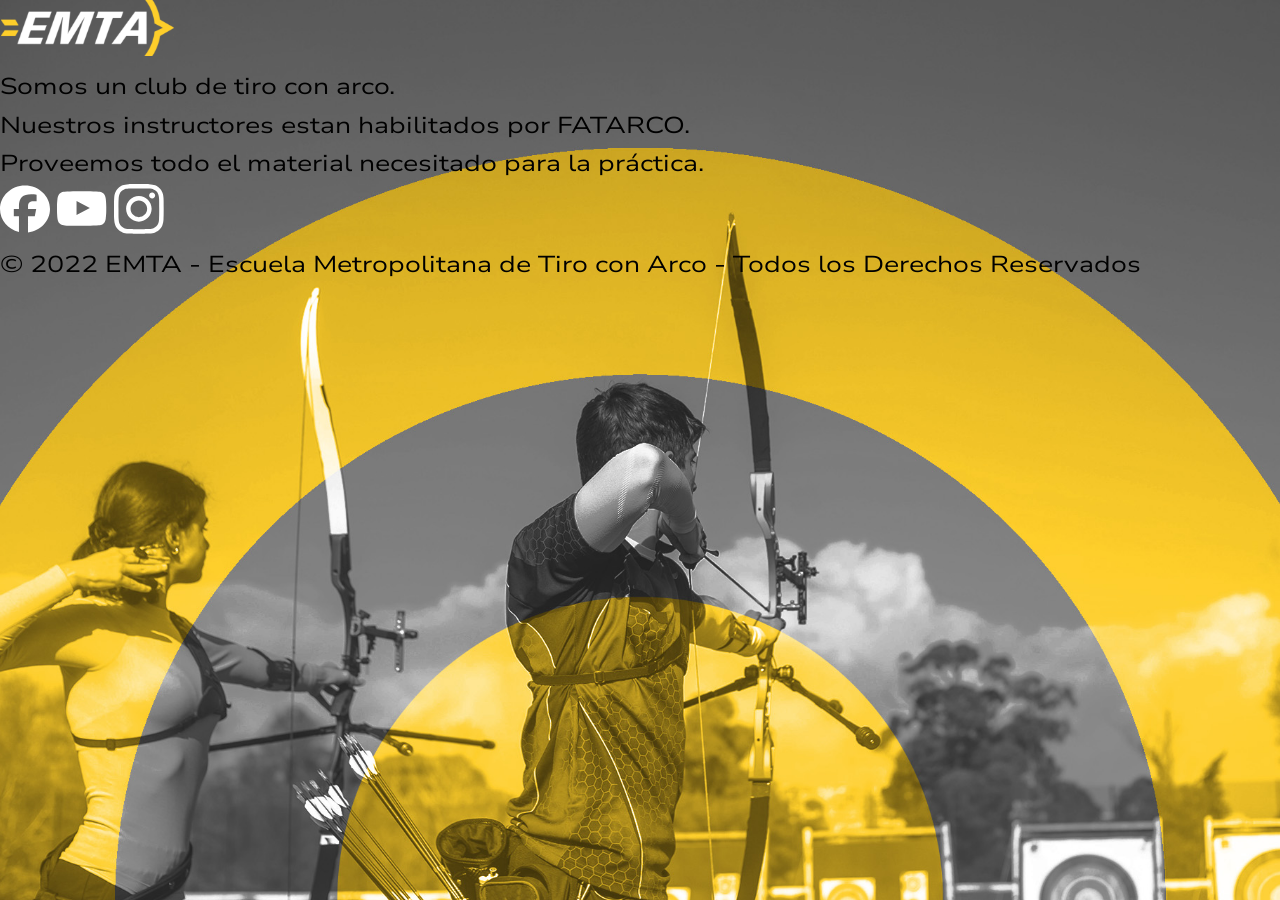
==== app.html @ 2d930cd5 "agrego footer" ====
<!DOCTYPE html>
<html lang="en">
<head>
    <meta charset="UTF-8">
    <meta name="viewport" content="width=device-width, initial-scale=1.0">
    <title>Escuela Metropolitana de Tiro con Arco</title>
    <link href="estilos.css" rel="stylesheet" type="text/css">
    <link rel="icon" href="" type="">
    <style>
        @import url('https://fonts.googleapis.com/css2?family=Nunito+Sans:ital,opsz,wght@0,6..12,200..1000;1,6..12,200..1000&display=swap');
    </style>
</head>

<body class="appemta">
    
    
</body>

<footer>
    <div class="bloque">
        <div class="info-footer">
            <img src="img EMTA/logotipo_footer.svg" alt="logotipo de la escuela" width="175" height="56">
            <div>
                <p>Somos un club de tiro con arco.</p>
                <p>Nuestros instructores estan habilitados por FATARCO.</p>
                <p>Proveemos todo el material necesitado para la práctica.</p>
            </div>
        </div>
        <div class="redes">
            <a href="" target="_blank">
                <img src="img EMTA/fb.svg" alt="link al facebook de EMTA" width="50" height="50"></a>
            <a href="" target="_blank">
                <img src="img EMTA/yt.svg" alt="link al youtube de EMTA" width="50" height="50"></a>
            <a href="" target="_blank">
                <img src="img EMTA/ig.svg" alt="link al instagram de EMTA" width="50" height="50"></a>
        </div>
    </div>
    <p>© 2022 EMTA - Escuela Metropolitana de Tiro con Arco - Todos los Derechos Reservados</p>
</footer>

</html>
---- estilos.css ----
@charset "utf-8";

@font-face {
    font-family: "Haettenschweiler Regular";
    src: url(fuentes/HATTEN.TTF) format(truetype);
    font-weight: normal;
    font-style: normal;
}

* {
    font-family: 'Nunito Sans', sans-serif;
    font-style: normal;
    font-variation-settings: "wdth" 400;
    font-size: 1.2rem;
    line-height: 2rem;
    color: black;
    text-decoration: none;
    padding: 0;
    margin: 0;
    box-sizing: border-box;
}

/* app emta*/ 
.appemta{
    background-image: url("imgemta/arqueros_fondo.jpg");
    background-size: cover;
    background-position: center;
    background-repeat: no-repeat;
    min-height: 100vh;
}

/*contacto*/
#bodycontacto{
    background-image: url("imgemta/arqueros_fondo.jpg");
    background-size: cover;
    background-position: center;
    background-repeat: no-repeat;
    min-height: 100vh;
}

.datos h1{
    font-family: 'Nunito Sans', sans-serif;
    font-weight: 700;
    font-style: italic;
    
}
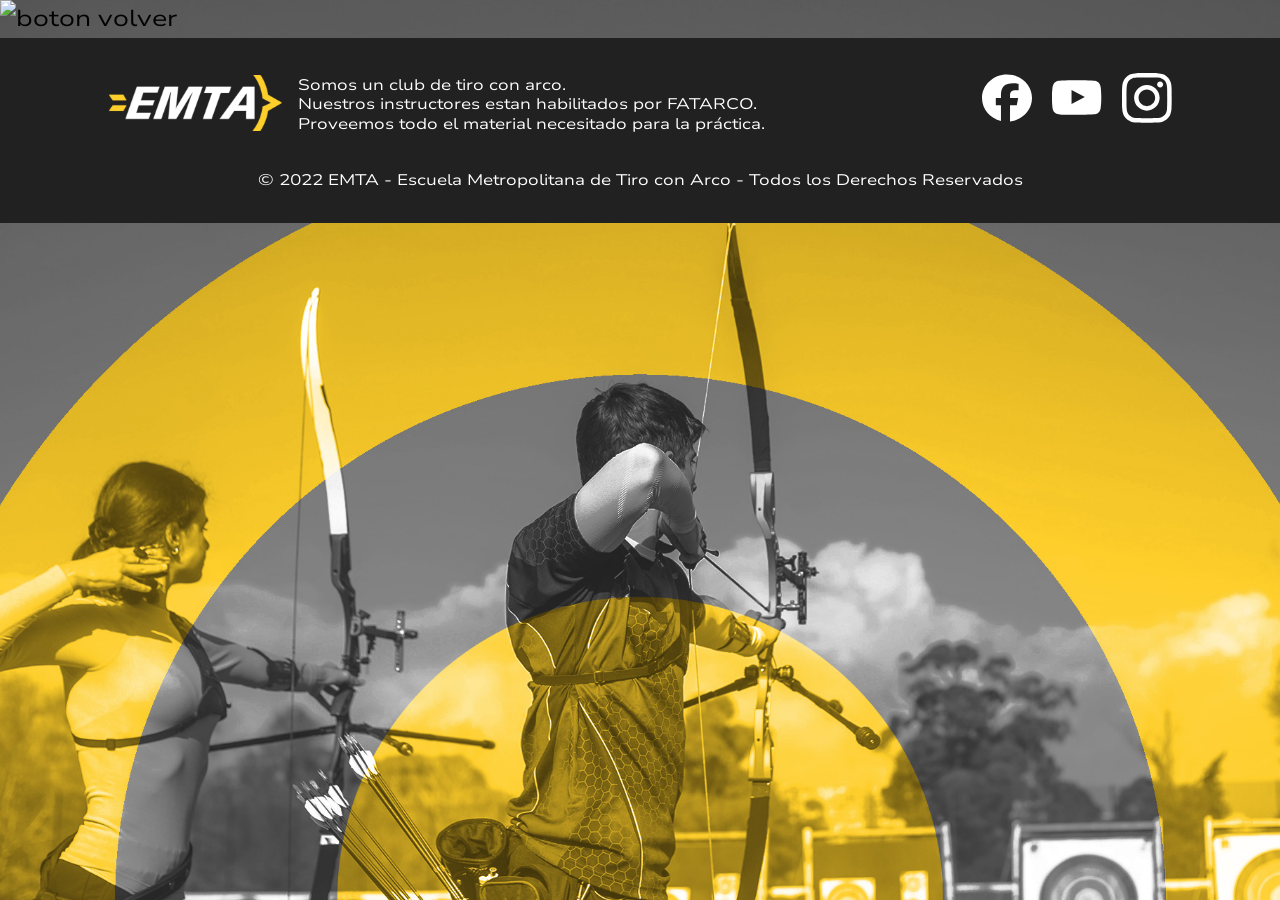
==== commit 48b6a783: "prueba pull" ====
--- a/app.html
+++ b/app.html
@@ -12,14 +12,21 @@
 </head>
 
 <body class="appemta">
-    
-    
+    <header>
+        <nav>
+            <a href="index.html">
+                <img src="imgemta/" alt="boton volver" width="" height="">
+            </a>
+        </nav>
+    </header>
+
+
+    </main>
 </body>
-
 <footer>
     <div class="bloque">
         <div class="info-footer">
-            <img src="img EMTA/logotipo_footer.svg" alt="logotipo de la escuela" width="175" height="56">
+            <img src="imgemta/logotipo_footer.svg" alt="logotipo de la escuela" width="175" height="56">
             <div>
                 <p>Somos un club de tiro con arco.</p>
                 <p>Nuestros instructores estan habilitados por FATARCO.</p>
@@ -28,11 +35,11 @@
         </div>
         <div class="redes">
             <a href="" target="_blank">
-                <img src="img EMTA/fb.svg" alt="link al facebook de EMTA" width="50" height="50"></a>
+                <img src="imgemta/fb.svg" alt="link al facebook de EMTA" width="50" height="50"></a>
             <a href="" target="_blank">
-                <img src="img EMTA/yt.svg" alt="link al youtube de EMTA" width="50" height="50"></a>
+                <img src="imgemta/yt.svg" alt="link al youtube de EMTA" width="50" height="50"></a>
             <a href="" target="_blank">
-                <img src="img EMTA/ig.svg" alt="link al instagram de EMTA" width="50" height="50"></a>
+                <img src="imgemta/ig.svg" alt="link al instagram de EMTA" width="50" height="50"></a>
         </div>
     </div>
     <p>© 2022 EMTA - Escuela Metropolitana de Tiro con Arco - Todos los Derechos Reservados</p>
--- a/estilos.css
+++ b/estilos.css
@@ -43,4 +43,36 @@
     font-weight: 700;
     font-style: italic;
     
+}
+
+footer {
+    background-color: #212121;
+    height: 185px;
+    display: flex;
+    flex-direction: column;
+    justify-content: space-evenly;
+    p{
+        font-size: 0.8rem;
+        color: white;
+        line-height: 1rem;
+        text-align: center;
+    }
+
+    .bloque {
+        display: flex;
+        flex-direction: row;
+        justify-content: space-between;
+        align-items: center;
+        padding: 0vh 12vh;
+        p {text-align: left;}
+    }
+    .info-footer {
+        display: flex;
+        flex-direction: row;
+        gap: 15px;
+    }
+    .redes {
+        display: flex;
+        gap: 20px;
+    }
 }
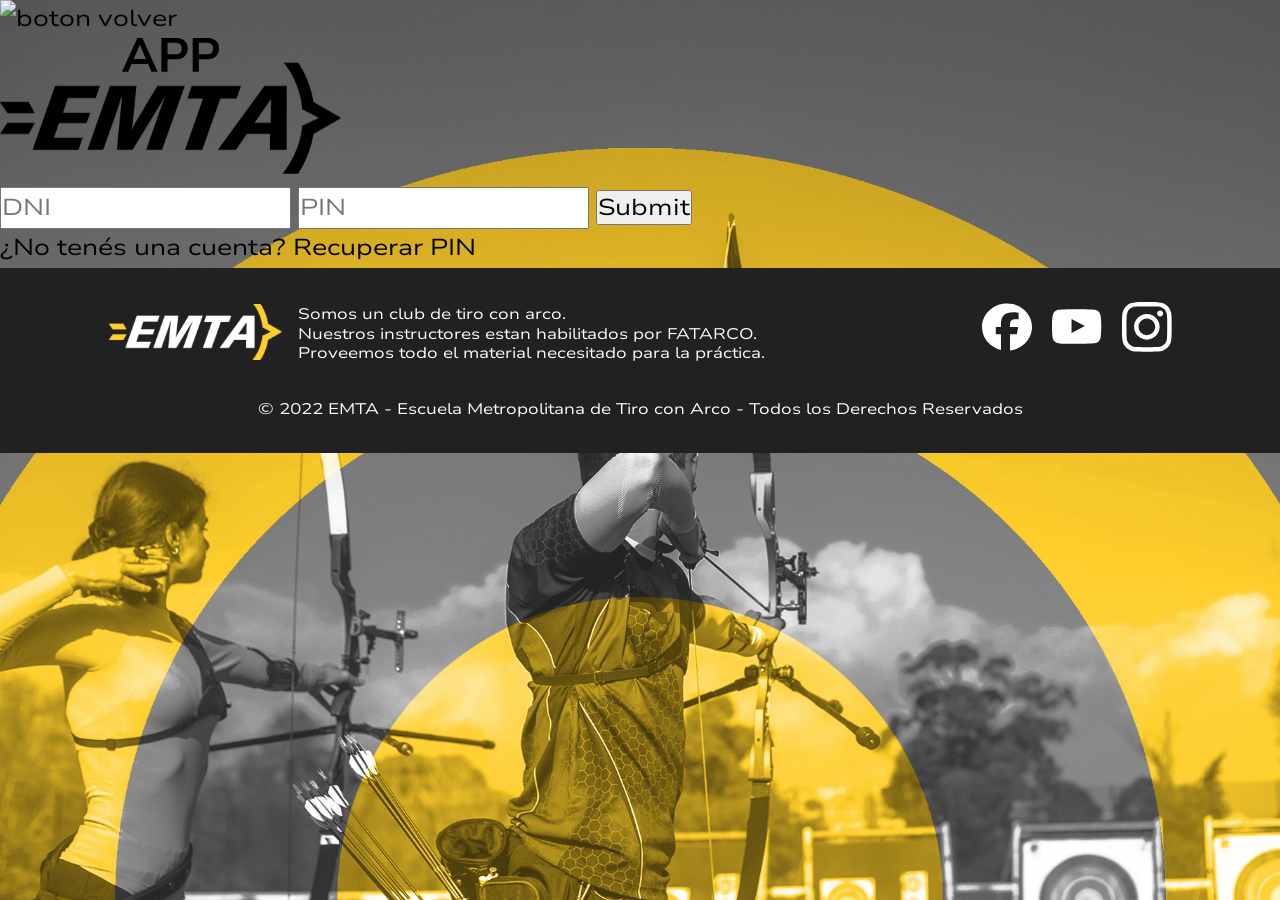
==== commit 9a736d79: "app sin css" ====
--- a/app.html
+++ b/app.html
@@ -20,7 +20,17 @@
         </nav>
     </header>
 
-
+    <main>
+        <section>
+            <img src="imgemta/logo-app.svg" alt="logo de la app EMTA" width="" height="">
+            <form method="post" action="" target="_blank" enctype="multipart/form-data">
+                <input type="text" name="dni" id="dni" placeholder="DNI" required>
+                <input type="password" name="pin" id="pin" placeholder="PIN" minlength="8" required>
+                <input type="submit">
+            </form>
+            <a>¿No tenés una cuenta?</a>
+            <a>Recuperar PIN</a>
+        </section>
     </main>
 </body>
 <footer>
--- a/estilos.css
+++ b/estilos.css
@@ -45,6 +45,7 @@
     
 }
 
+
 footer {
     background-color: #212121;
     height: 185px;
@@ -75,4 +76,51 @@
         display: flex;
         gap: 20px;
     }
-}+}
+
+/*porqué elegirnos*/
+
+h2 {
+color: #181717;
+font-family: 'Haettenschweiler Regular', sans-serif;
+font-size: 6rem;
+font-style: normal;
+font-weight: 400;
+line-height: 5.5rem;
+}
+
+.linea-porque-emta{
+    display: block;
+    border: none;
+    border-left: 1px solid #5f5f5f;
+    width: 0;
+    height: 320px;
+    margin: 0 40px;
+    align-self: center;
+}
+
+.items-porque-emta {
+    list-style-type: none;
+    padding-left: 0;
+    margin-top: 2rem;
+}
+
+.items-porque-emta li {
+    font-size: 0.8rem;
+}
+
+#porque-emta {
+    display: flex;
+    flex-direction: row;
+    align-items: center;
+    justify-content: center; 
+    min-height: 100vh;
+    padding: 4rem 2rem;
+    max-width: 1200px;
+    margin: 0 auto;
+}
+
+figure img{
+    min-height: 100vh;
+}
+
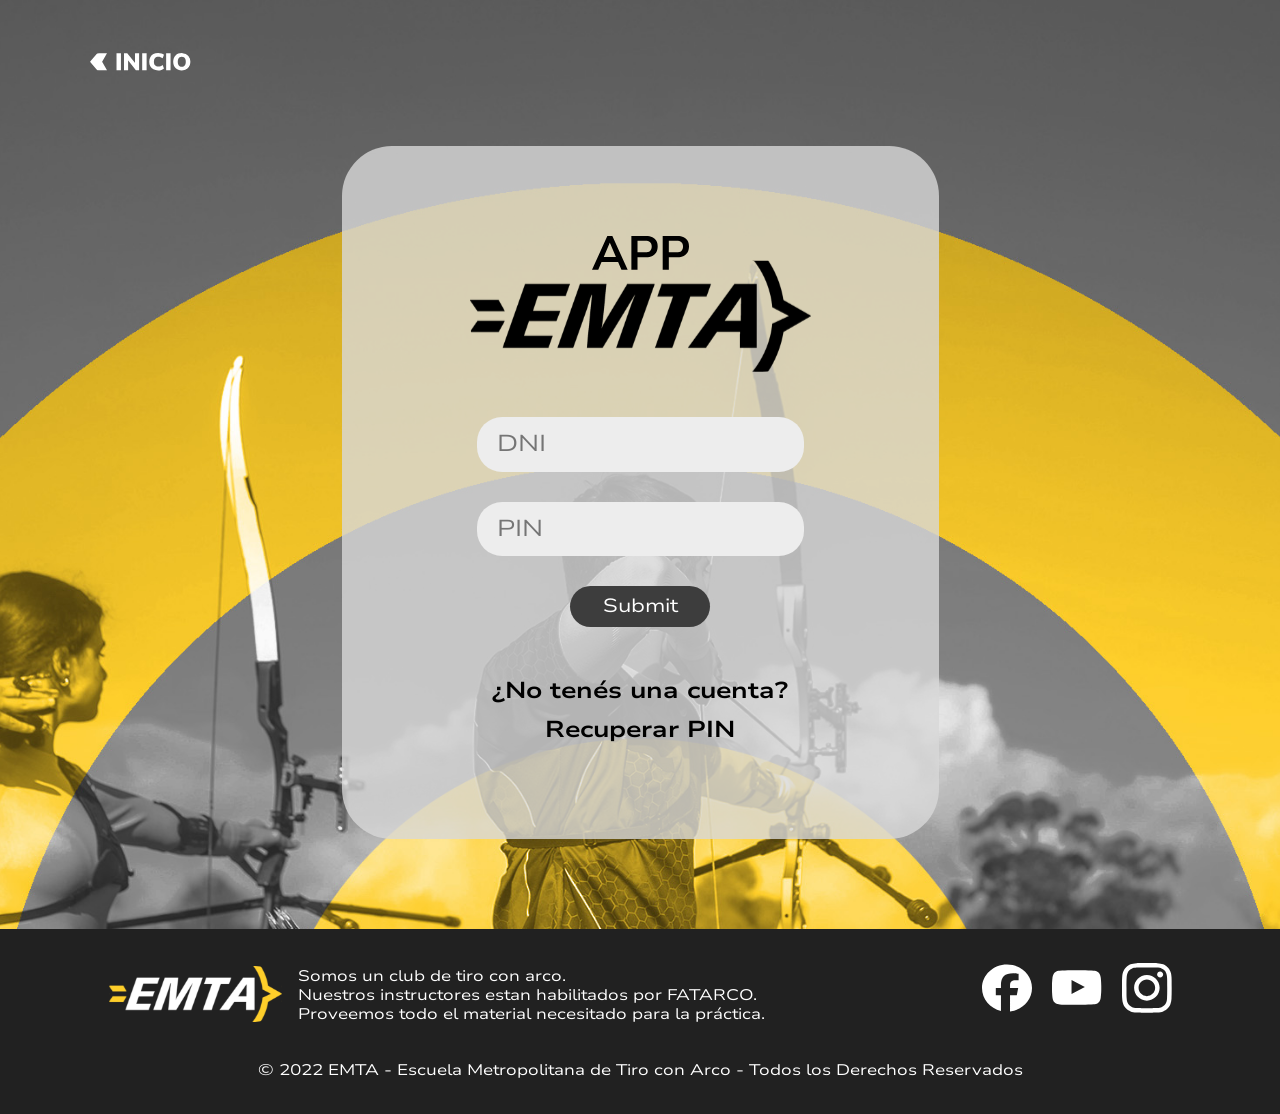
==== commit d9f42229: "arregle el css de "contacto" y la "app"" ====
--- a/app.html
+++ b/app.html
@@ -11,28 +11,29 @@
     </style>
 </head>
 
-<body class="appemta">
+<body id="bodyfondo">
     <header>
         <nav>
             <a href="index.html">
-                <img src="imgemta/" alt="boton volver" width="" height="">
+                <img src="imgemta/botones/boton-inicio.svg" alt="boton para volver al inicio" width="" height="">
             </a>
         </nav>
     </header>
 
-    <main>
-        <section>
+    <main id="mainapp">
+        <section id="ingreso-app">
             <img src="imgemta/logo-app.svg" alt="logo de la app EMTA" width="" height="">
             <form method="post" action="" target="_blank" enctype="multipart/form-data">
                 <input type="text" name="dni" id="dni" placeholder="DNI" required>
                 <input type="password" name="pin" id="pin" placeholder="PIN" minlength="8" required>
-                <input type="submit">
+                <input type="submit" name="enviar" id="enviar" formenctype="multipart/form-data">
             </form>
-            <a>¿No tenés una cuenta?</a>
-            <a>Recuperar PIN</a>
+            <a href="#" target="_blank">¿No tenés una cuenta?</a>
+            <a href="#" target="_blank">Recuperar PIN</a>
         </section>
     </main>
 </body>
+
 <footer>
     <div class="bloque">
         <div class="info-footer">
@@ -45,11 +46,11 @@
         </div>
         <div class="redes">
             <a href="" target="_blank">
-                <img src="imgemta/fb.svg" alt="link al facebook de EMTA" width="50" height="50"></a>
+                <img src="imgemta/redes/fb.svg" alt="link al facebook de EMTA" width="50" height="50"></a>
             <a href="" target="_blank">
-                <img src="imgemta/yt.svg" alt="link al youtube de EMTA" width="50" height="50"></a>
+                <img src="imgemta/redes/yt.svg" alt="link al youtube de EMTA" width="50" height="50"></a>
             <a href="" target="_blank">
-                <img src="imgemta/ig.svg" alt="link al instagram de EMTA" width="50" height="50"></a>
+                <img src="imgemta/redes/ig.svg" alt="link al instagram de EMTA" width="50" height="50"></a>
         </div>
     </div>
     <p>© 2022 EMTA - Escuela Metropolitana de Tiro con Arco - Todos los Derechos Reservados</p>
--- a/estilos.css
+++ b/estilos.css
@@ -20,76 +20,162 @@
     box-sizing: border-box;
 }
 
-/* app emta*/ 
-.appemta{
+h3 {
+    font-family: 'Nunito Sans', sans-serif;
+    font-variation-settings: "wdth" 700;
+    font-style: italic;
+}
+
+footer {
+    background-color: #212121;
+    height: 185px;
+    display: flex;
+    flex-direction: column;
+    justify-content: space-evenly;
+
+    p {
+        font-size: 0.8rem;
+        color: white;
+        line-height: 1rem;
+        text-align: center;
+    }
+
+    .bloque {
+        display: flex;
+        flex-direction: row;
+        justify-content: space-between;
+        align-items: center;
+        padding: 0vh 12vh;
+
+        p {
+            text-align: left;
+        }
+    }
+
+    .info-footer {
+        display: flex;
+        flex-direction: row;
+        gap: 15px;
+    }
+
+    .redes {
+        display: flex;
+        gap: 20px;
+        img { border-radius: 0px;}
+    }
+}
+
+img {
+    border-radius: 50px;
+}
+
+/** CONTACTO Y APP **/
+#bodyfondo {
     background-image: url("imgemta/arqueros_fondo.jpg");
     background-size: cover;
     background-position: center;
     background-repeat: no-repeat;
     min-height: 100vh;
-}
-
-/*contacto*/
-#bodycontacto{
-    background-image: url("imgemta/arqueros_fondo.jpg");
-    background-size: cover;
-    background-position: center;
-    background-repeat: no-repeat;
-    min-height: 100vh;
-}
-
-.datos h1{
-    font-family: 'Nunito Sans', sans-serif;
-    font-weight: 700;
-    font-style: italic;
-    
-}
-
-
-footer {
-    background-color: #212121;
-    height: 185px;
-    display: flex;
+
+    nav {
+        margin: 5vh 10vh;
+    }
+
+    a:hover {
+        filter: brightness(80%);
+    }
+}
+
+#maincontacto,
+#mainapp {
+    display: flex;
+    justify-content: center;
+}
+
+#infocontenedor,
+#ingreso-app {
+    background: rgb(217, 217, 217, 0.8);
+    padding: 10vh;
+    border-radius: 50px;
+    margin: 2vh 0vh 10vh;
+}
+
+#infocontenedor {
+    width: 80%;
+    display: flex;
+    justify-content: space-around;
+
+    .datos {
+        display: flex;
+        flex-direction: column;
+        gap: 25px;
+    }
+}
+
+form {
+    width: 45%;
+    display: flex;
+    gap: 30px;
     flex-direction: column;
-    justify-content: space-evenly;
-    p{
-        font-size: 0.8rem;
+
+    div {
+        display: flex;
+        flex-direction: column;
+    }
+
+    input,
+    textarea {
+        padding: 8px 20px;
+        background-color: #EDEDED;
+        border: none;
+        border-radius: 25px;
+    }
+
+    textarea {
+        height: 220px;
+    }
+
+    #enviar {
+        width: 140px;
+        background-color: #3D3D3D;
+        font-size: 1rem;
+        line-height: 1.3rem;
         color: white;
-        line-height: 1rem;
-        text-align: center;
-    }
-
-    .bloque {
-        display: flex;
-        flex-direction: row;
-        justify-content: space-between;
+    }
+}
+
+#ingreso-app{
+    display: flex;
+    flex-direction: column;
+    align-items: center;
+
+    form {
+        width: 100%;
+        display: flex;
         align-items: center;
-        padding: 0vh 12vh;
-        p {text-align: left;}
-    }
-    .info-footer {
-        display: flex;
-        flex-direction: row;
-        gap: 15px;
-    }
-    .redes {
-        display: flex;
-        gap: 20px;
+        margin: 5vh;
+    }
+
+    a{
+        font-weight: 700;
+    }
+    a:hover {
+        color: #5f5f5f;
     }
 }
 
 /*porqué elegirnos*/
 
 h2 {
-color: #181717;
-font-family: 'Haettenschweiler Regular', sans-serif;
-font-size: 6rem;
-font-style: normal;
-font-weight: 400;
-line-height: 5.5rem;
-}
-
-.linea-porque-emta{
+    color: #181717;
+    font-family: 'Haettenschweiler Regular', sans-serif;
+    font-size: 6rem;
+    font-style: normal;
+    font-weight: 400;
+    line-height: 5.5rem;
+}
+
+.linea-porque-emta {
     display: block;
     border: none;
     border-left: 1px solid #5f5f5f;
@@ -113,14 +199,13 @@
     display: flex;
     flex-direction: row;
     align-items: center;
-    justify-content: center; 
+    justify-content: center;
     min-height: 100vh;
     padding: 4rem 2rem;
     max-width: 1200px;
     margin: 0 auto;
 }
 
-figure img{
+figure img {
     min-height: 100vh;
-}
-
+}
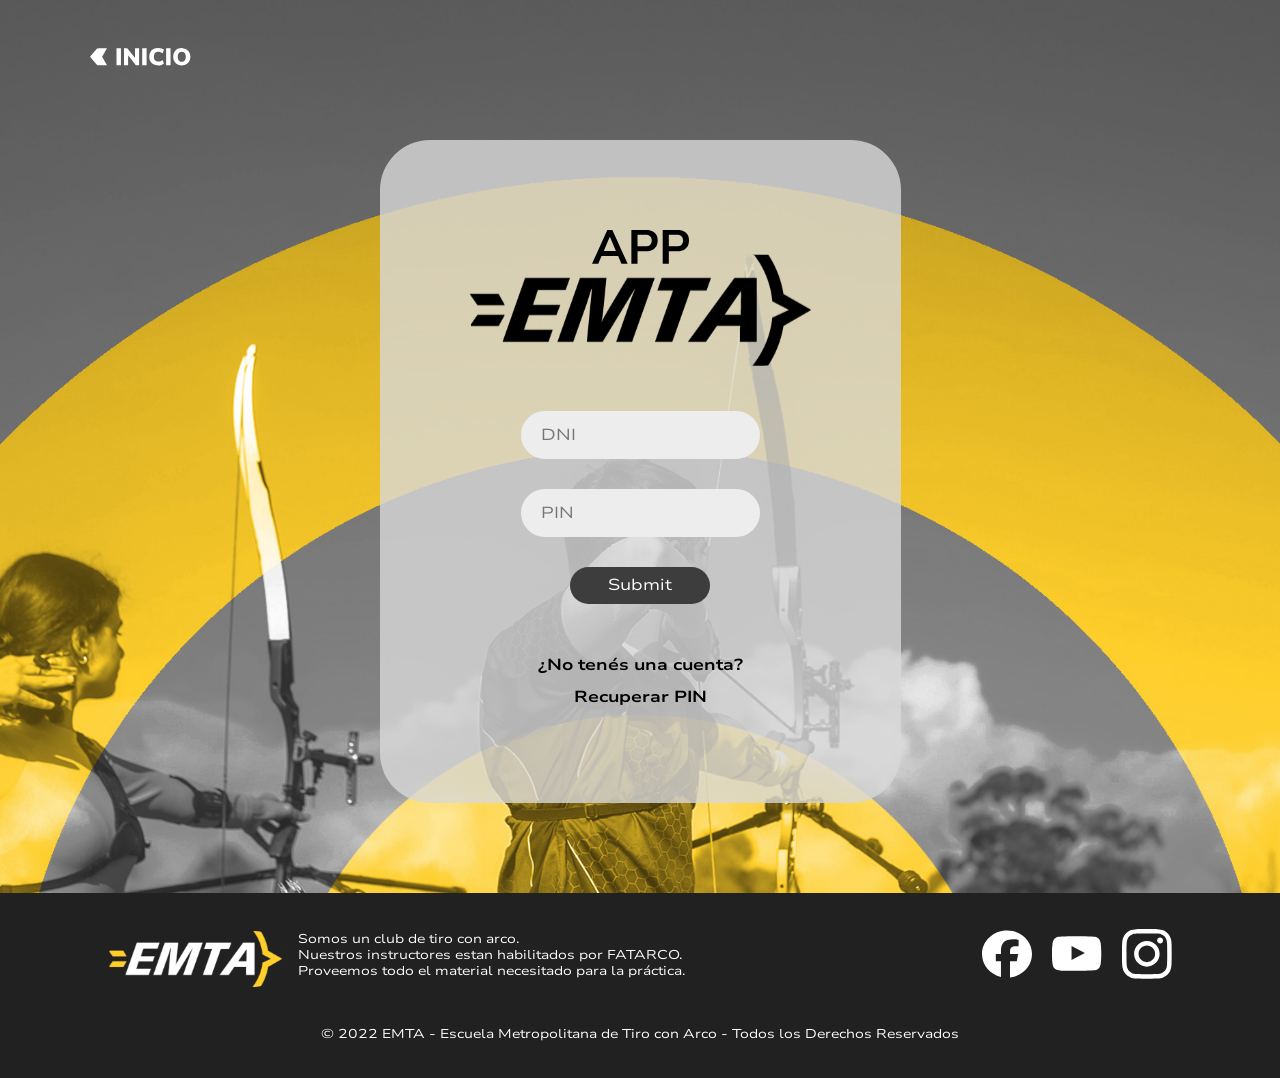
==== commit 6b12ba30: "clases-commit" ====
--- a/app.html
+++ b/app.html
@@ -5,7 +5,7 @@
     <meta name="viewport" content="width=device-width, initial-scale=1.0">
     <title>Escuela Metropolitana de Tiro con Arco</title>
     <link href="estilos.css" rel="stylesheet" type="text/css">
-    <link rel="icon" href="" type="">
+    <link rel="icon" href="imgemta/favicon.svg" type="image/x-icon" width="80" height="80">
     <style>
         @import url('https://fonts.googleapis.com/css2?family=Nunito+Sans:ital,opsz,wght@0,6..12,200..1000;1,6..12,200..1000&display=swap');
     </style>
--- a/estilos.css
+++ b/estilos.css
@@ -11,7 +11,7 @@
     font-family: 'Nunito Sans', sans-serif;
     font-style: normal;
     font-variation-settings: "wdth" 400;
-    font-size: 1.2rem;
+    font-size: 1rem;
     line-height: 2rem;
     color: black;
     text-decoration: none;
@@ -20,10 +20,71 @@
     box-sizing: border-box;
 }
 
+#nav-index {
+    position: absolute;
+    width: 95%;
+    display: flex;
+    justify-content: center;
+    margin: 60px;
+
+    nav {
+        display: flex;
+        gap: 50px;
+        align-items: center;
+
+        a{ 
+            font-weight: 900;
+            color: white;
+            font-size: 1rem;
+        }
+
+        .contacto-nav {
+            background-color: #FECA11;
+            padding: 5px 15px;
+            border-radius: 20px;
+            color: black;
+        }
+        .contacto-nav:hover {
+            filter: saturate(50%)
+        }
+    }
+}
+
+#hero {
+    background-image: url(imgemta/flecha_fondo.png);
+    background-size: cover;
+    height: 100vh;
+    display: flex;
+    flex-direction: column;
+    align-items: center;
+    justify-content: center;
+}
+
+
+h1 {
+    font-size: 1.6rem;
+    font-weight: 800;
+    color: white;
+    line-height: 4rem;
+}
+
+h2 {
+    color: #181717;
+    font-family: 'Haettenschweiler Regular', sans-serif;
+    font-size: 6.5rem;
+    font-style: normal;
+    font-weight: 400;
+    line-height: 5.5rem;
+}
+
 h3 {
     font-family: 'Nunito Sans', sans-serif;
     font-variation-settings: "wdth" 700;
     font-style: italic;
+}
+
+li {
+    list-style-type: none;
 }
 
 footer {
@@ -68,6 +129,100 @@
 img {
     border-radius: 50px;
 }
+
+
+/* banda animada*/
+.banda-animada {
+    overflow-x: hidden;
+    width: 100%;
+    padding: 15px;
+    background-color: #FECA11;
+}
+.palabras-banda {
+    display: flex;
+    gap: 20vh;
+    animation: spin 10s infinite linear;
+
+    h3 {
+        color: white;
+        font-size: 1.5rem;
+        font-weight: 800;
+    }
+}
+
+@keyframes spin {
+    from {
+        transform: translateX(0);
+    }
+
+    to {
+        transform: translateX(-30%)
+    }
+}
+
+
+/*porqué elegirnos*/
+#porque-emta {
+    display: flex;
+    padding: 15vh;
+    align-items: center;
+    justify-content: center;
+    gap: 50px;
+
+    h2 {
+        max-width: 400px;
+        border-right: solid black 1px;
+    }
+
+    ul {
+        max-width: 650px;
+    }
+}
+
+figure img {
+    min-height: 100vh;
+}
+
+/** instructores **/
+#instructores {
+    display: flex;
+    flex-direction: row;
+    align-items: flex-end;
+    justify-content: center;
+
+    h2, h3 {
+        color: white;
+    }
+
+    .años-experiencia, .arqueros-activos, .medallas-ganadas, details {
+        border-radius: 70px 0px 0px 70px;
+        padding: 55px 80px;
+        height: 260px;
+        position: absolute;
+        right: 0;
+    }
+
+    .años-experiencia {
+        background-color: #181717;
+        width: 100%;
+    }
+
+    .arqueros-activos {
+        background-color: #2f2f2f;
+        width: 75%;
+    }
+
+    .medallas-ganadas {
+        background-color: #484848;
+        width: 50%;
+    }
+
+    details {
+        background-color: #FECA11;
+        width: 25%;
+    }
+}
+
 
 /** CONTACTO Y APP **/
 #bodyfondo {
@@ -79,6 +234,7 @@
 
     nav {
         margin: 5vh 10vh;
+        left: 0;
     }
 
     a:hover {
@@ -164,48 +320,188 @@
     }
 }
 
-/*porqué elegirnos*/
-
-h2 {
-    color: #181717;
-    font-family: 'Haettenschweiler Regular', sans-serif;
-    font-size: 6rem;
-    font-style: normal;
-    font-weight: 400;
-    line-height: 5.5rem;
-}
-
-.linea-porque-emta {
+
+/*clases y horarios*/
+
+#nav-clases {
+    position: absolute;
+    width: 95%;
+    display: flex;
+    justify-content: center;
+    margin: 60px;
+
+    nav {
+        display: flex;
+        gap: 50px;
+        align-items: center;
+
+        a{ 
+            font-weight: 900;
+            color: rgb(0, 0, 0);
+            font-size: 1rem;
+        }
+
+        .contacto-nav {
+            background-color: #FECA11;
+            padding: 5px 15px;
+            border-radius: 20px;
+            color: black;
+        }
+        .contacto-nav:hover {
+            filter: saturate(50%)
+        }
+    }
+}
+
+.clases-pagina{
+    max-width: 1350px;
+    margin: 0 auto;
+    padding: 60px 20px;
+}
+
+.clases-titulo{
+    font-family: "Haettenschweiler Regular", sans-serif;
+    font-size: 85px;
+    font-weight: normal;
+    line-height: 1;
+    margin-bottom: 40px;
+}
+
+.contenido{
+    display: flex;
+    gap: 30px;
+    align-items: flex-start;
+}
+
+.clases-imagen{
+    flex: 0 0 320px;
+}
+
+
+.clases-texto{
+    flex: 1;
+}
+
+.cuadro-contacto{
+    border: 1px solid #bdbdbd;
+    padding: 25px;
+}
+
+.texto-alumnos{
+    font-family: "Nunito Sans", sans-serif;
+    font-size: 22px;
+    line-height: 1.6;
+    margin-bottom: 25px;
+}
+
+.contacto-boton{
     display: block;
+    margin: 0 auto;
+    background: #f1c40f;
     border: none;
-    border-left: 1px solid #5f5f5f;
-    width: 0;
-    height: 320px;
-    margin: 0 40px;
-    align-self: center;
-}
-
-.items-porque-emta {
-    list-style-type: none;
-    padding-left: 0;
-    margin-top: 2rem;
-}
-
-.items-porque-emta li {
-    font-size: 0.8rem;
-}
-
-#porque-emta {
-    display: flex;
-    flex-direction: row;
-    align-items: center;
-    justify-content: center;
-    min-height: 100vh;
-    padding: 4rem 2rem;
-    max-width: 1200px;
-    margin: 0 auto;
-}
-
-figure img {
-    min-height: 100vh;
+    border-radius: 20px;
+    padding: 12px 40px;
+    font-weight: bold;
+    cursor: pointer;
+}
+
+.separador-equipamiento{
+    border: none;
+    border-top: 1px solid #bdbdbd;
+    margin: 15px 0;
+}
+
+.titulo-equipamiento{
+    font-family: "Nunito Sans", sans-serif;
+    font-size: 30px;
+    font-weight: bold;
+    margin-bottom: 2px;
+}
+
+.texto-equipamiento{
+    font-family: "Nunito Sans", sans-serif;
+    font-size: 25px;
+    line-height: 1.5;
+}
+
+.cuadro-contacto{
+    border: 1px solid #bdbdbd;
+    padding: 24px;
+    text-align: center;
+}
+
+.horarios{
+    display: grid;
+    grid-template-columns: repeat(6, 1fr);
+    gap: 6px;
+    margin-top: 60px;
+}
+
+.dias{
+    text-align: center;
+}
+
+.dia-titulo{
+ background: #f1c40f;
+    font-size: 22px;
+    font-weight: bold;
+    padding: 10px;
+    margin-bottom: 3px;
+}
+
+
+.clase{
+    background: #d8d8d8;
+    padding: 4px;
+    margin-bottom: 3px;
+    font-family: "Nunito Sans", sans-serif;
+    font-size: 25px;
+}
+
+.clase-destacada{
+    background: #ead57a;
+    padding: 6px;
+    margin-bottom: 3px;
+    font-family: "Nunito Sans", sans-serif;
+    font-size: 25px;
+}
+
+.clase p,
+.clase-destacada p{
+    margin: 0;
+}
+
+.dia-infantil{
+    background: white;
+    padding: 8px;
+    font-family: "Nunito Sans", sans-serif;
+    font-size: 2px;
+    font-weight: bold;
+}
+
+.espacio{
+    background: #efefef;
+    border: 1px solid #d8d8d8;
+    height: 95px;
+    margin-bottom: 3px;
+}
+
+.espacio-pequeno{
+    background: #efefef;
+    border: 1px solid #d8d8d8;
+    height: 40px;
+    margin-bottom: 3px;
+}
+
+.clases-titulo{
+    display: block;
+    font-size: 130px;
+    color: rgb(0, 0, 0);
+    margin-bottom: 40px;
+}
+
+.clase p,
+.clase-destacada p{
+    font-size: 22px;
+    margin: 0;
 }
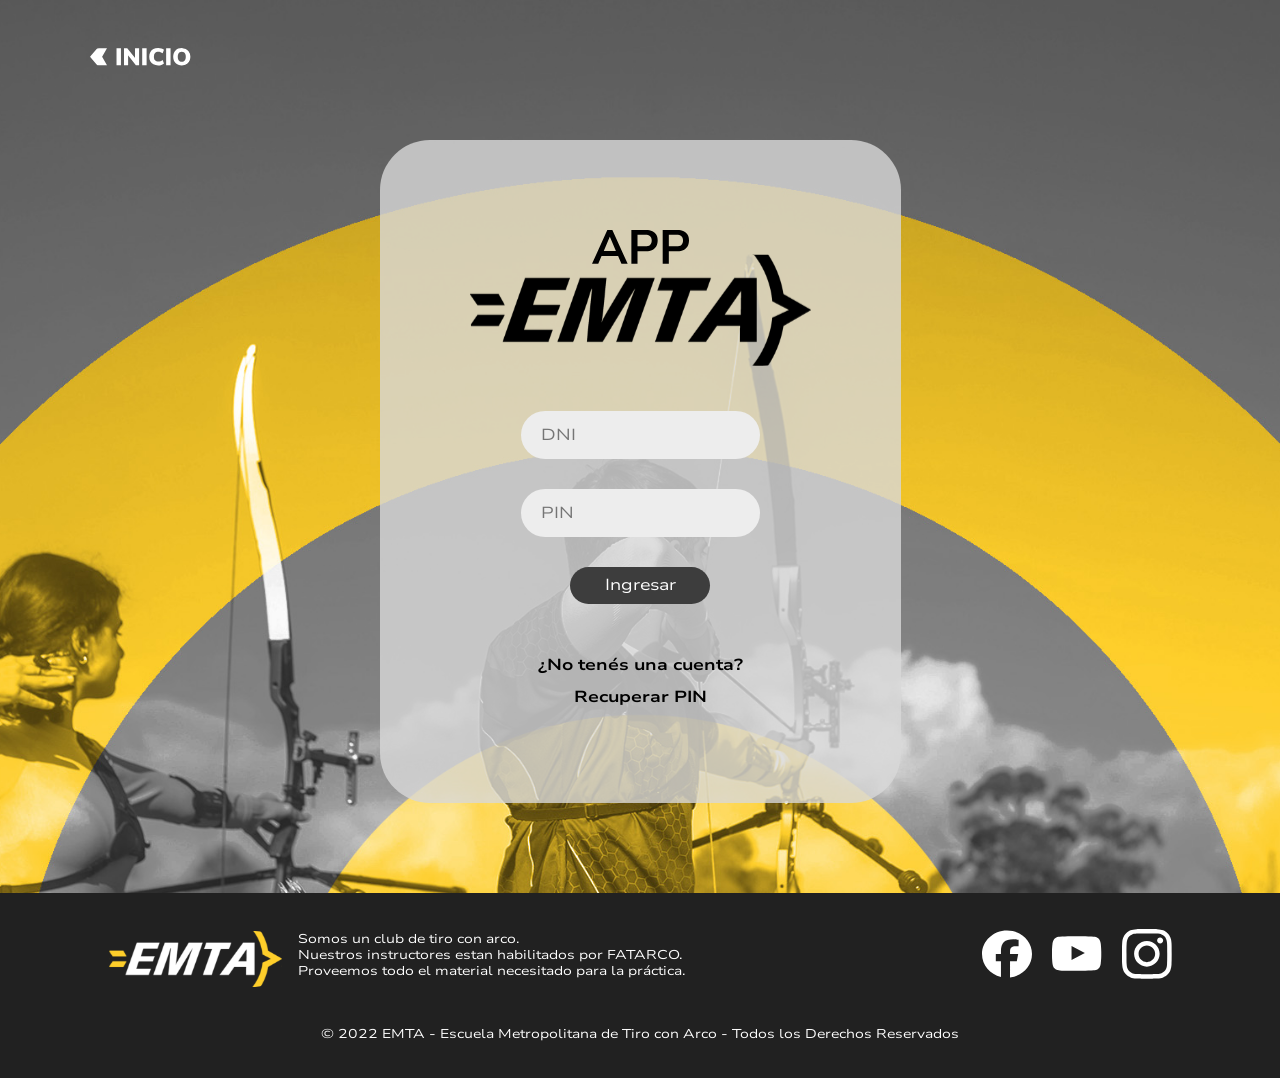
==== commit 9ecca6cd: "cambios desplegable y app" ====
--- a/app.html
+++ b/app.html
@@ -15,7 +15,7 @@
     <header>
         <nav>
             <a href="index.html">
-                <img src="imgemta/botones/boton-inicio.svg" alt="boton para volver al inicio" width="" height="">
+                <img src="imgemta/botones/boton-inicio.svg" alt="boton para volver al inicio">
             </a>
         </nav>
     </header>
@@ -26,13 +26,13 @@
             <form method="post" action="" target="_blank" enctype="multipart/form-data">
                 <input type="text" name="dni" id="dni" placeholder="DNI" required>
                 <input type="password" name="pin" id="pin" placeholder="PIN" minlength="8" required>
-                <input type="submit" name="enviar" id="enviar" formenctype="multipart/form-data">
+                <input type="submit" name="Ingresar" id="Ingresar" value="Ingresar" formenctype="multipart/form-data">
+
             </form>
             <a href="#" target="_blank">¿No tenés una cuenta?</a>
             <a href="#" target="_blank">Recuperar PIN</a>
         </section>
     </main>
-</body>
 
 <footer>
     <div class="bloque">
@@ -55,5 +55,5 @@
     </div>
     <p>© 2022 EMTA - Escuela Metropolitana de Tiro con Arco - Todos los Derechos Reservados</p>
 </footer>
-
+</body>
 </html>
--- a/estilos.css
+++ b/estilos.css
@@ -32,7 +32,7 @@
         gap: 50px;
         align-items: center;
 
-        a{ 
+        a {
             font-weight: 900;
             color: white;
             font-size: 1rem;
@@ -44,6 +44,7 @@
             border-radius: 20px;
             color: black;
         }
+
         .contacto-nav:hover {
             filter: saturate(50%)
         }
@@ -79,8 +80,10 @@
 
 h3 {
     font-family: 'Nunito Sans', sans-serif;
-    font-variation-settings: "wdth" 700;
+    font-variation-settings: "wdth" 800;
     font-style: italic;
+    font-size: 1.3rem;
+    line-height: 3.5rem;
 }
 
 li {
@@ -122,7 +125,14 @@
     .redes {
         display: flex;
         gap: 20px;
-        img { border-radius: 0px;}
+
+        img {
+            border-radius: 0px;
+        }
+    }
+
+    a:hover {
+        filter: brightness(80%);
     }
 }
 
@@ -138,6 +148,7 @@
     padding: 15px;
     background-color: #FECA11;
 }
+
 .palabras-banda {
     display: flex;
     gap: 20vh;
@@ -190,14 +201,18 @@
     align-items: flex-end;
     justify-content: center;
 
-    h2, h3 {
+    h2,
+    h3 {
         color: white;
     }
 
-    .años-experiencia, .arqueros-activos, .medallas-ganadas, details {
+    .años-experiencia,
+    .arqueros-activos,
+    .medallas-ganadas,
+    details {
         border-radius: 70px 0px 0px 70px;
         padding: 55px 80px;
-        height: 260px;
+        height: auto;
         position: absolute;
         right: 0;
     }
@@ -205,21 +220,171 @@
     .años-experiencia {
         background-color: #181717;
         width: 100%;
+        height: 280px;
     }
 
     .arqueros-activos {
         background-color: #2f2f2f;
         width: 75%;
+        height: 280px;
     }
 
     .medallas-ganadas {
         background-color: #484848;
         width: 50%;
-    }
+        height: 280px;
+    }
+
+
 
     details {
         background-color: #FECA11;
         width: 25%;
+        height: auto;
+
+        h2,
+        h3 {
+            color: black;
+        }
+    }
+}
+
+/* nosotros */
+#nosotros {
+    margin: 15vh;
+
+    h2 {
+        text-align: center;
+    }
+
+    article {
+        margin: 10vh;
+        display: flex;
+        justify-content: center;
+        gap: 90px;
+    }
+
+    .info-nosotros {
+        max-width: 550px;
+        display: flex;
+        flex-direction: column;
+        justify-content: space-around;
+    }
+
+    .keywords {
+        display: flex;
+        justify-content: space-evenly;
+    }
+}
+
+/** actividades **/
+#actividades {
+    margin-top: 5vh;
+
+    details {
+        width: 100%;
+    }
+
+    .martes,
+    .jueves,
+    .viernes {
+        display: flex;
+        flex-direction: column;
+        align-items: center;
+        padding: 5vh;
+        width: 100%;
+        gap: 20px;
+
+        h3 {
+            padding: 0px 30px;
+            border-radius: 30px;
+        }
+    }
+
+    article {
+        display: flex;
+        justify-content: space-evenly;
+        padding: 5vh;
+
+        .info-actividades {
+            max-width: 40%;
+            display: flex;
+            flex-direction: column;
+            justify-content: space-around;
+        }
+    }
+
+    .abierto-martes,
+    .abierto-jueves,
+    .abierto-viernes {
+        border-radius: 0px 0px 50px 50px;
+    }
+
+    .martes,
+    .abierto-martes {
+        background-color: #FECA11;
+    }
+
+    .martes {
+        border-radius: 50px 50px 0px 0px;
+
+        h3 {
+            background-color: #181717;
+            color: white;
+        }
+    }
+
+    .jueves,
+    .abierto-jueves {
+        background-color: #212121;
+
+        h2,
+        p {
+            color: white;
+        }
+    }
+
+    .jueves {
+        h2 {
+            color: white;
+        }
+
+        h3 {
+            background-color: #FECA11;
+        }
+    }
+
+    .abierto-jueves {
+        h3 {
+            color: white;
+        }
+    }
+
+    .viernes,
+    .abierto-viernes {
+        background-color: #484848;
+
+        h2,
+        p {
+            color: white;
+        }
+    }
+
+    .viernes {
+        h2 {
+            color: white;
+        }
+
+        h3 {
+            background-color: #212121;
+            color: white;
+        }
+    }
+
+    .abierto-viernes {
+        h3 {
+            color: white;
+        }
     }
 }
 
@@ -298,9 +463,18 @@
         line-height: 1.3rem;
         color: white;
     }
-}
-
-#ingreso-app{
+
+    
+    #Ingresar {
+        width: 140px;
+        background-color: #3D3D3D;
+        font-size: 1rem;
+        line-height: 1.3rem;
+        color: white;
+    }
+}
+
+#ingreso-app {
     display: flex;
     flex-direction: column;
     align-items: center;
@@ -312,9 +486,10 @@
         margin: 5vh;
     }
 
-    a{
+    a {
         font-weight: 700;
     }
+
     a:hover {
         color: #5f5f5f;
     }
@@ -324,184 +499,429 @@
 /*clases y horarios*/
 
 #nav-clases {
-    position: absolute;
     width: 95%;
     display: flex;
     justify-content: center;
     margin: 60px;
-
-    nav {
-        display: flex;
-        gap: 50px;
-        align-items: center;
-
-        a{ 
-            font-weight: 900;
-            color: rgb(0, 0, 0);
-            font-size: 1rem;
-        }
-
-        .contacto-nav {
-            background-color: #FECA11;
-            padding: 5px 15px;
-            border-radius: 20px;
-            color: black;
-        }
-        .contacto-nav:hover {
-            filter: saturate(50%)
-        }
-    }
-}
-
-.clases-pagina{
-    max-width: 1350px;
+    gap: 60px;
+
+    a {
+        font-weight: 900;
+        color: rgb(0, 0, 0);
+        font-size: 1rem;
+        display: flex;
+        align-items: center;
+    }
+}
+
+#informacion {
+    display: flex;
+    justify-content: space-around;
+    width: 65%;
+    align-items: flex-start;
     margin: 0 auto;
-    padding: 60px 20px;
-}
-
-.clases-titulo{
-    font-family: "Haettenschweiler Regular", sans-serif;
-    font-size: 85px;
-    font-weight: normal;
-    line-height: 1;
-    margin-bottom: 40px;
-}
-
-.contenido{
-    display: flex;
+    flex-direction: column;
+    gap: 50px;
+}
+
+.horarios {
+    display: flex;
+    flex-direction: row;
+    gap: 50px;
+}
+
+.reserva {
+    display: flex;
+    flex-direction: column;
+    border: black solid 2px;
+    padding: 70px;
+    gap: 25px;
+    align-items: center;
+
+    input {
+        width: 140px;
+        background-color: #FECA11;
+        font-size: 1rem;
+        line-height: 1.3rem;
+        color: black;
+        border: none;
+        padding: 8px 20px;
+        border-radius: 25px;
+    }
+}
+
+.textos {
+    display: flex;
+    flex-direction: column;
+    gap: 50px;
+}
+
+.imgarco {
+    position: absolute;
+    top: 0;
+    right: 0;
+    border-radius: 0;
+}
+
+#grilla{
+    display: flex;
+    
+    justify-content: center;
+    padding: 50px;
     gap: 30px;
-    align-items: flex-start;
-}
-
-.clases-imagen{
-    flex: 0 0 320px;
-}
-
-
-.clases-texto{
-    flex: 1;
-}
-
-.cuadro-contacto{
-    border: 1px solid #bdbdbd;
-    padding: 25px;
-}
-
-.texto-alumnos{
-    font-family: "Nunito Sans", sans-serif;
-    font-size: 22px;
-    line-height: 1.6;
-    margin-bottom: 25px;
-}
-
-.contacto-boton{
-    display: block;
-    margin: 0 auto;
-    background: #f1c40f;
-    border: none;
-    border-radius: 20px;
-    padding: 12px 40px;
-    font-weight: bold;
-    cursor: pointer;
-}
-
-.separador-equipamiento{
-    border: none;
-    border-top: 1px solid #bdbdbd;
-    margin: 15px 0;
-}
-
-.titulo-equipamiento{
-    font-family: "Nunito Sans", sans-serif;
-    font-size: 30px;
-    font-weight: bold;
-    margin-bottom: 2px;
-}
-
-.texto-equipamiento{
-    font-family: "Nunito Sans", sans-serif;
-    font-size: 25px;
-    line-height: 1.5;
-}
-
-.cuadro-contacto{
-    border: 1px solid #bdbdbd;
-    padding: 24px;
-    text-align: center;
-}
-
-.horarios{
-    display: grid;
-    grid-template-columns: repeat(6, 1fr);
-    gap: 6px;
-    margin-top: 60px;
-}
-
-.dias{
-    text-align: center;
-}
-
-.dia-titulo{
- background: #f1c40f;
-    font-size: 22px;
-    font-weight: bold;
-    padding: 10px;
-    margin-bottom: 3px;
-}
-
-
-.clase{
-    background: #d8d8d8;
-    padding: 4px;
-    margin-bottom: 3px;
-    font-family: "Nunito Sans", sans-serif;
-    font-size: 25px;
-}
-
-.clase-destacada{
-    background: #ead57a;
-    padding: 6px;
-    margin-bottom: 3px;
-    font-family: "Nunito Sans", sans-serif;
-    font-size: 25px;
-}
-
-.clase p,
-.clase-destacada p{
-    margin: 0;
-}
-
-.dia-infantil{
-    background: white;
-    padding: 8px;
-    font-family: "Nunito Sans", sans-serif;
-    font-size: 2px;
-    font-weight: bold;
-}
-
-.espacio{
-    background: #efefef;
-    border: 1px solid #d8d8d8;
-    height: 95px;
-    margin-bottom: 3px;
-}
-
-.espacio-pequeno{
-    background: #efefef;
-    border: 1px solid #d8d8d8;
-    height: 40px;
-    margin-bottom: 3px;
-}
-
-.clases-titulo{
-    display: block;
-    font-size: 130px;
-    color: rgb(0, 0, 0);
-    margin-bottom: 40px;
-}
-
-.clase p,
-.clase-destacada p{
-    font-size: 22px;
-    margin: 0;
+    
+    p{
+        text-align: center;
+    }
+
+    h3{
+        background-color: #FECA11;
+        width: 100%;
+        padding: 0px 30px;
+    }
+
+    .dia{
+        display: flex;
+        flex-direction: column;
+        gap: 5px;
+    }
+
+}
+
+.rectangulo{
+    width: 100%;
+    background-color: #e7e7e7;
+    padding: 0px 20px;
+}
+
+.rectangulo-grande{
+    height: 90px;
+    width: 100%;
+    padding: 0px 20px;
+    border: #e7e7e7 solid 3px;
+}
+
+
+/*animacion flecha y arco*/
+
+.arcoyflecha {
+    display: flex;
+    justify-content: center; 
+    padding-bottom: 100px;
+}
+
+.flecha {
+    flex-shrink: 0;
+    transform: translateY(220px); /* altura de la flecha para que se centre */
+    transition: transform 0.8s ease-in; 
+    color:#181717;
+}
+
+@media screen and (max-width: 720px) {
+
+    /*responsive clases*/
+    #nav-clases {
+        flex-direction: column;
+        align-items: center;
+        gap: 20px;
+        margin: 30px 0;
+    }
+
+    .imgarco {
+        width: 180px;
+    }
+
+    #informacion {
+        width: 90%;
+        gap: 30px;
+    }
+
+    .horarios {
+        flex-direction: column;
+        align-items: center;
+    }
+
+    .horarios img {
+        width: 100%;
+        max-width: 500px;
+        height: auto;
+    }
+
+    .reserva {
+        padding: 30px;
+    }
+
+    .textos {
+        width: 100%;
+        gap: 30px;
+    }
+
+    #grilla {
+        flex-wrap: wrap;
+        gap: 15px;
+        padding: 20px;
+    }
+
+    #grilla .dia {
+        width: 45%;
+    }
+
+    #grilla h3 {
+        font-size: 1rem;
+        text-align: center;
+        padding: 10px;
+    }
+
+    .rectangulo,
+    .rectangulo-grande {
+        width: 100%;
+    }
+
+    h2 {
+        font-size: 3.5rem;
+        line-height: 3rem;
+        text-align: center;
+    }
+
+    h3 {
+        font-size: 1rem;
+        line-height: 1.5rem;
+    }
+
+    fOoter .bloque {
+        flex-direction: column;
+        gap: 20px;
+        padding: 20px;
+    }
+
+    .info-footer {
+        flex-direction: column;
+        align-items: center;
+        text-align: center;
+    }
+
+    .redes {
+        justify-content: center;
+    }
+
+    #bodyfondo nav {
+        margin: 20px;
+    }
+
+    #bodyfondo nav img {
+        width: 60px;
+        height: auto;
+    }
+
+    /* Contenedores principales */
+    #infocontenedor,
+    #ingreso-app {
+        width: 90%;
+        padding: 30px 20px;
+        border-radius: 30px;
+    }
+
+    /* contacto */
+    #infocontenedor {
+        flex-direction: column;
+        align-items: center;
+        gap: 30px;
+    }
+
+    #infocontenedor .datos {
+        width: 100%;
+        text-align: center;
+    }
+
+    #infocontenedor iframe {
+        width: 100%;
+        max-width: 100%;
+        height: 300px;
+    }
+
+    form {
+        width: 100%;
+    }
+
+    form input,
+    form textarea {
+        width: 100%;
+    }
+
+    form textarea {
+        height: 180px;
+    }
+
+    #enviar {
+        align-self: center;
+    }
+
+    /* app */
+    #ingreso-app img {
+        width: 180px;
+        height: auto;
+    }
+
+    #ingreso-app form {
+        width: 100%;
+        margin: 20px 0;
+    }
+
+    #ingreso-app input {
+        width: 100%;
+        max-width: 350px;
+    }
+
+    #ingreso-app a {
+        text-align: center;
+    }
+
+
+    /*index*/
+    #nav-index {
+        width: 100%;
+        margin: 20px 0;
+    }
+
+    #nav-index nav {
+        flex-direction: column;
+        gap: 15px;
+    }
+
+    #hero {
+        padding: 20px;
+        text-align: center;
+    }
+
+    #logo-ppal {
+        max-width: 90%;
+        height: auto;
+    }
+
+    h1 {
+        font-size: 1.1rem;
+        line-height: 1.5rem;
+    }
+
+    h2 {
+        font-size: 3rem;
+        line-height: 3rem;
+    }
+
+    h3 {
+        font-size: 1rem;
+        line-height: 1.5rem;
+    }
+
+    /*porque emta*/
+    #porque-emta {
+        flex-direction: column;
+        padding: 40px 20px;
+        text-align: center;
+    }
+
+    #porque-emta h2 {
+        max-width: 100%;
+        border-right: none;
+        border-bottom: 1px solid black;
+        padding-bottom: 20px;
+    }
+
+    #porque-emta ul {
+        max-width: 100%;
+    }
+
+.arcoyflecha{
+    display:none
+}
+
+
+    /*instructores*/
+    #instructores {
+        flex-direction: column;
+        position: static;
+        margin-top: 50px;
+    }
+
+    #instructores .años-experiencia,
+    #instructores .arqueros-activos,
+    #instructores .medallas-ganadas,
+    #instructores details {
+        position: static;
+        width: 100%;
+        height: auto;
+        border-radius: 0;
+        padding: 30px;
+    }
+
+    /*nosotros*/
+    #nosotros {
+        margin: 40px 20px;
+    }
+
+    #nosotros article {
+        flex-direction: column;
+        align-items: center;
+        margin: 40px 0;
+        gap: 30px;
+    }
+
+    #nosotros video,
+    #nosotros img {
+        width: 100%;
+        max-width: 450px;
+        height: auto;
+    }
+
+    .info-nosotros {
+        max-width: 100%;
+    }
+
+    .keywords {
+        flex-direction: column;
+        align-items: center;
+        gap: 10px;
+    }
+
+    /*galeria*/
+    .container {
+        width: 100%;
+    }
+
+    .cards-wrapper {
+        width: 100%;
+    }
+
+    .box img {
+        width: 100%;
+        height: auto;
+    }
+
+    /*actividades*/
+    #actividades article {
+        flex-direction: column;
+        align-items: center;
+        gap: 30px;
+    }
+
+    #actividades article img {
+        width: 100%;
+        max-width: 400px;
+        height: auto;
+    }
+
+    #actividades .info-actividades {
+        max-width: 100%;
+    }
+
+    .martes,
+    .jueves,
+    .viernes {
+        text-align: center;
+    }
+
+    /*bandaanimada*/
+    .palabras-banda {
+        gap: 60px;
+    }
 }
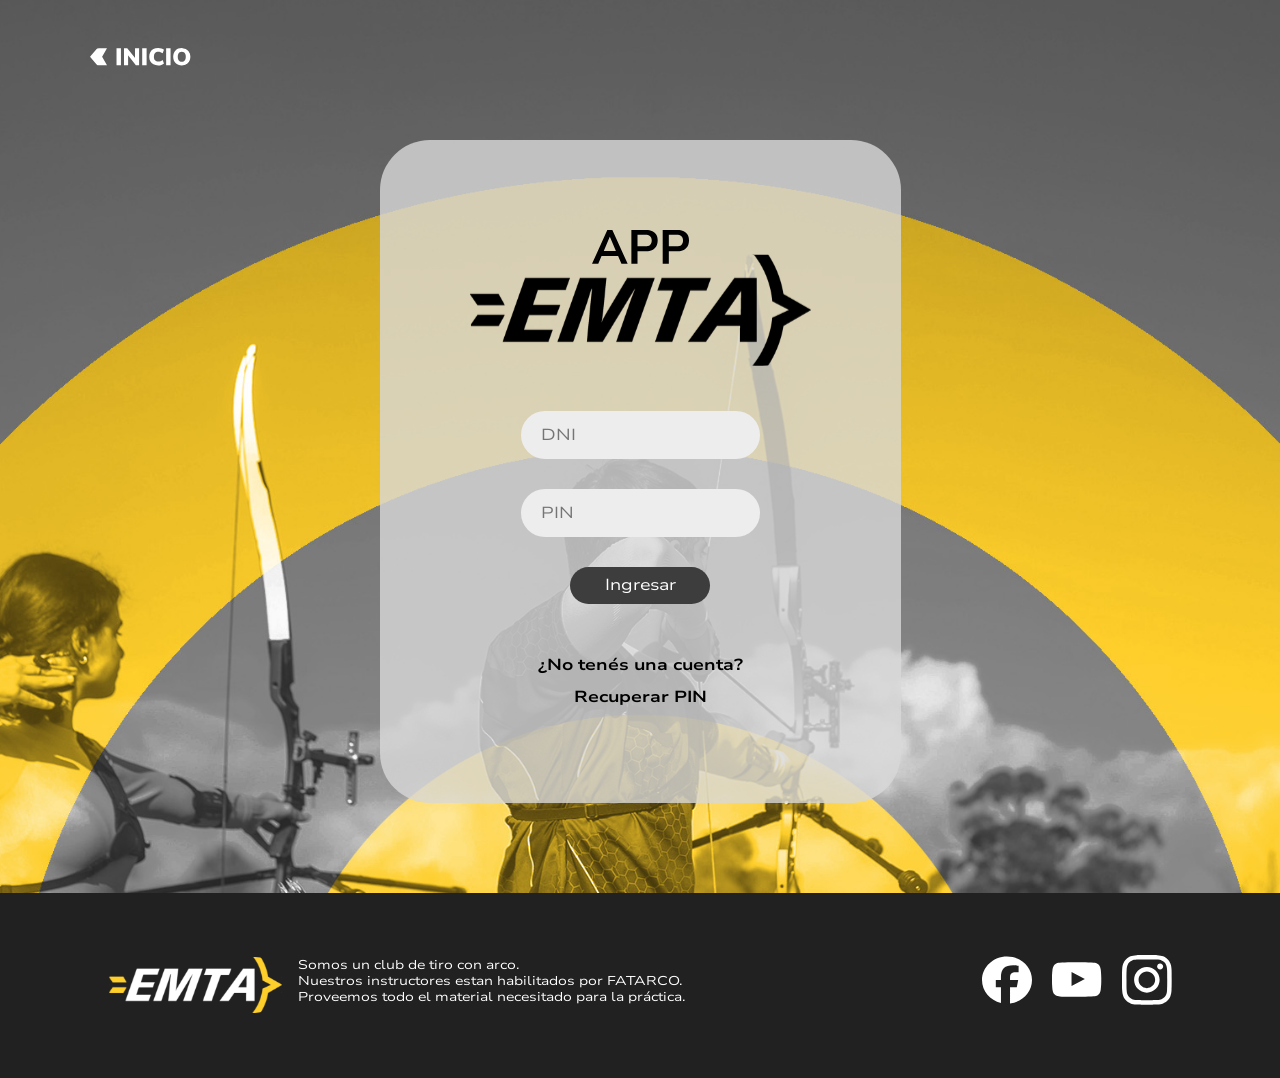
==== commit 063e79ad: "Entrega-Fnal-Emta" ====
--- a/app.html
+++ b/app.html
@@ -53,7 +53,6 @@
                 <img src="imgemta/redes/ig.svg" alt="link al instagram de EMTA" width="50" height="50"></a>
         </div>
     </div>
-    <p>© 2022 EMTA - Escuela Metropolitana de Tiro con Arco - Todos los Derechos Reservados</p>
 </footer>
 </body>
 </html>
--- a/estilos.css
+++ b/estilos.css
@@ -97,13 +97,6 @@
     flex-direction: column;
     justify-content: space-evenly;
 
-    p {
-        font-size: 0.8rem;
-        color: white;
-        line-height: 1rem;
-        text-align: center;
-    }
-
     .bloque {
         display: flex;
         flex-direction: row;
@@ -134,6 +127,13 @@
     a:hover {
         filter: brightness(80%);
     }
+}
+
+footer p {
+    font-size: 0.8rem;
+    color: white;
+    line-height: 1rem;
+    text-align: center;
 }
 
 img {
@@ -413,6 +413,11 @@
     justify-content: center;
 }
 
+#mainapp{
+    flex: 1;
+}
+
+
 #infocontenedor,
 #ingreso-app {
     background: rgb(217, 217, 217, 0.8);
@@ -688,16 +693,25 @@
         line-height: 1.5rem;
     }
 
-    fOoter .bloque {
+    footer .bloque {
         flex-direction: column;
         gap: 20px;
         padding: 20px;
     }
 
+    footer {
+    height: auto;
+    padding: 20px 0;
+    }
     .info-footer {
         flex-direction: column;
         align-items: center;
         text-align: center;
+    }
+
+    .info-footer img {
+    max-width: 100%;
+    height: auto;
     }
 
     .redes {
@@ -711,6 +725,12 @@
     #bodyfondo nav img {
         width: 60px;
         height: auto;
+    }
+
+    #bodyfondo {
+    min-height: 100vh;
+    display: flex;
+    flex-direction: column;
     }
 
     /* Contenedores principales */
@@ -721,6 +741,16 @@
         border-radius: 30px;
     }
 
+    #ingreso-app form {
+    width: 100%;
+    max-width: 500px;
+    margin: 20px 0;
+    }
+
+    #ingreso-app input {
+        width: 100%;
+        max-width: none;
+    }
     /* contacto */
     #infocontenedor {
         flex-direction: column;
